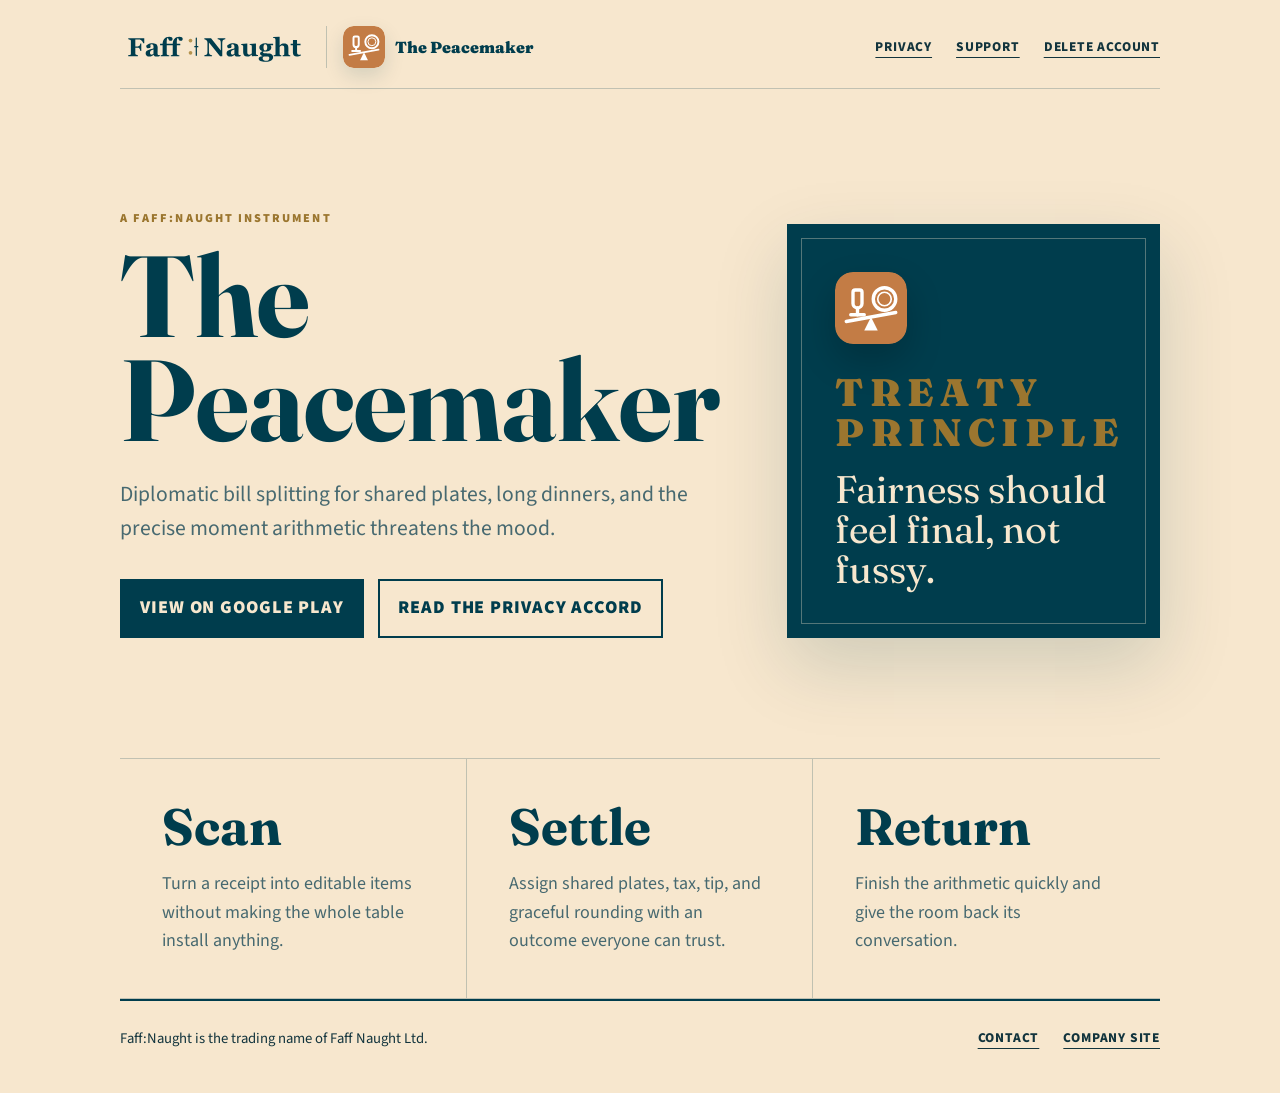
==== the-peacemaker/index.html @ f6c9d0d3 "Add Peacemaker pages" ====
<!doctype html>
<html lang="en">
<head>
  <meta charset="UTF-8">
  <meta name="viewport" content="width=device-width, initial-scale=1.0">
  <meta name="description" content="The Peacemaker brings calm, credible arithmetic to shared restaurant bills.">
  <title>The Peacemaker — Dining diplomacy by Faff:Naught</title>
  <link rel="icon" href="./assets/the-peacemaker-mark.svg" type="image/svg+xml">
  <link rel="preconnect" href="https://fonts.googleapis.com">
  <link rel="preconnect" href="https://fonts.gstatic.com" crossorigin>
  <link href="https://fonts.googleapis.com/css2?family=Fraunces:opsz,wght@9..144,500;9..144,700;9..144,900&family=Source+Sans+3:wght@400;600;700;800;900&display=swap" rel="stylesheet">
  <link rel="stylesheet" href="./styles.css">
</head>
<body>
  <a class="skip-link" href="#main">Skip to content</a>
  <header class="site-header">
    <div class="brand-lockup">
      <a class="studio-brand" href="../index.html" aria-label="Faff:Naught home">
        <img src="../assets/faff-naught-wordmark.svg" alt="Faff:Naught">
      </a>
      <span class="brand-divider" aria-hidden="true"></span>
      <a class="product-brand" href="./index.html" aria-label="The Peacemaker home">
        <img src="./assets/the-peacemaker-mark.svg" alt="">
        <span>The Peacemaker</span>
      </a>
    </div>
    <nav class="site-nav" aria-label="The Peacemaker">
      <a href="./privacy.html">Privacy</a>
      <a href="./support.html">Support</a>
      <a href="./delete-account.html">Delete account</a>
    </nav>
  </header>
  <main id="main">
    <section class="hero" aria-labelledby="hero-title">
      <div class="hero-copy">
        <p class="eyebrow">A Faff:Naught instrument</p>
        <h1 id="hero-title">The Peacemaker</h1>
        <p>Diplomatic bill splitting for shared plates, long dinners, and the precise moment arithmetic threatens the mood.</p>
        <div class="actions">
          <a class="button" href="https://play.google.com/store/apps/details?id=com.faffnaught.thepeacemaker">View on Google Play</a>
          <a class="button secondary" href="./privacy.html">Read the privacy accord</a>
        </div>
      </div>
      <aside class="treaty-note" aria-label="The Peacemaker principle">
        <img class="treaty-mark" src="./assets/the-peacemaker-mark.svg" alt="">
        <p class="document-label">Treaty principle</p>
        <p>Fairness should feel final, not fussy.</p>
      </aside>
    </section>
    <section class="principles" aria-label="Product principles">
      <article><h2>Scan</h2><p>Turn a receipt into editable items without making the whole table install anything.</p></article>
      <article><h2>Settle</h2><p>Assign shared plates, tax, tip, and graceful rounding with an outcome everyone can trust.</p></article>
      <article><h2>Return</h2><p>Finish the arithmetic quickly and give the room back its conversation.</p></article>
    </section>
  </main>
  <footer class="site-footer">
    <p>Faff:Naught is the trading name of Faff Naught Ltd.</p>
    <div class="footer-links"><a href="mailto:thepeacemaker@faffnaught.com">Contact</a><a href="../index.html">Company site</a></div>
  </footer>
</body>
</html>
---- the-peacemaker/styles.css ----
:root {
  color-scheme: light;
  --teal: #003d4d;
  --teal-deep: #002f3b;
  --champagne: #f7e7ce;
  --paper: #fff8ec;
  --ink: #12343d;
  --muted: #476970;
  --gold: #9b762f;
  --rule: rgba(0, 61, 77, 0.22);
  --focus: #9b762f;
}

* { box-sizing: border-box; }

html { scroll-behavior: smooth; }

body {
  margin: 0;
  min-width: 320px;
  background: var(--champagne);
  color: var(--ink);
  font-family: "Source Sans 3", "Segoe UI", sans-serif;
  font-size: 18px;
  line-height: 1.6;
}

a { color: inherit; }
a:focus-visible,
button:focus-visible {
  outline: 3px solid var(--focus);
  outline-offset: 5px;
}

.skip-link {
  position: fixed;
  inset: 14px auto auto 14px;
  z-index: 20;
  transform: translateY(-180%);
  padding: 10px 14px;
  background: var(--teal);
  color: var(--champagne);
  font-weight: 800;
}
.skip-link:focus { transform: translateY(0); }

.site-header,
.site-footer,
main {
  width: min(1040px, calc(100% - 40px));
  margin-inline: auto;
}

.site-header {
  display: flex;
  align-items: center;
  justify-content: space-between;
  gap: 24px;
  padding-block: 24px 18px;
  border-bottom: 1px solid var(--rule);
}

.brand-lockup {
  display: inline-flex;
  align-items: center;
  gap: 16px;
  min-width: 0;
}

.studio-brand,
.product-brand {
  display: inline-flex;
  align-items: center;
  color: var(--teal);
  text-decoration: none;
}

.studio-brand img {
  display: block;
  width: clamp(150px, 18vw, 190px);
  height: auto;
}

.brand-divider {
  width: 1px;
  height: 42px;
  background: var(--rule);
  flex: 0 0 auto;
}

.product-brand {
  gap: 10px;
  font-family: Fraunces, Georgia, serif;
  font-size: 1rem;
  font-weight: 900;
  line-height: 1;
}

.product-brand img {
  display: block;
  width: 42px;
  height: 42px;
  border-radius: 11px;
  box-shadow: 0 8px 20px rgba(0, 61, 77, 0.14);
}

.site-nav,
.legal-nav,
.footer-links {
  display: flex;
  flex-wrap: wrap;
  gap: 16px 24px;
}

.site-nav a,
.legal-nav a,
.footer-links a {
  font-size: 0.84rem;
  font-weight: 800;
  letter-spacing: 0.06em;
  text-underline-offset: 6px;
  text-transform: uppercase;
}

.site-nav a[aria-current="page"] {
  color: var(--gold);
  text-decoration-thickness: 2px;
}

.hero {
  display: grid;
  grid-template-columns: minmax(0, 1.1fr) minmax(260px, 0.7fr);
  gap: clamp(34px, 7vw, 82px);
  align-items: end;
  padding-block: clamp(64px, 10vw, 120px);
}

.eyebrow,
.document-label,
.legal-kicker {
  margin: 0;
  color: var(--gold);
  font-size: 0.76rem;
  font-weight: 900;
  letter-spacing: 0.17em;
  text-transform: uppercase;
}

h1,
h2,
h3 {
  margin: 0;
  color: var(--teal);
  font-family: Fraunces, Georgia, serif;
  line-height: 1;
}

h1 {
  margin-top: 16px;
  font-size: clamp(3.4rem, 9vw, 7.8rem);
  line-height: 0.9;
}

h2 { font-size: clamp(2rem, 4vw, 3.4rem); }
h3 { font-size: clamp(1.35rem, 2vw, 1.75rem); }

.hero-copy > p:not(.eyebrow) {
  max-width: 650px;
  margin: 26px 0 0;
  color: var(--muted);
  font-size: clamp(1.08rem, 1.8vw, 1.35rem);
}

.treaty-note {
  position: relative;
  padding: clamp(28px, 5vw, 48px);
  background: var(--teal);
  color: var(--champagne);
  box-shadow: 0 28px 70px rgba(0, 61, 77, 0.16);
}

.treaty-note::before {
  content: "";
  position: absolute;
  inset: 14px;
  border: 1px solid rgba(247, 231, 206, 0.34);
  pointer-events: none;
}

.treaty-note p {
  position: relative;
  margin: 16px 0 0;
  font-family: Fraunces, Georgia, serif;
  font-size: clamp(1.55rem, 3vw, 2.5rem);
  line-height: 1.05;
}

.treaty-mark {
  position: relative;
  display: block;
  width: 72px;
  height: 72px;
  margin-bottom: 28px;
  border-radius: 18px;
  box-shadow: 0 16px 36px rgba(0, 0, 0, 0.2);
}

.actions {
  display: flex;
  flex-wrap: wrap;
  gap: 14px;
  margin-top: 32px;
}

.button {
  display: inline-flex;
  min-height: 48px;
  align-items: center;
  justify-content: center;
  padding: 13px 18px;
  border: 2px solid var(--teal);
  background: var(--teal);
  color: var(--champagne);
  font-weight: 900;
  letter-spacing: 0.05em;
  text-decoration: none;
  text-transform: uppercase;
}

.button.secondary {
  background: transparent;
  color: var(--teal);
}

.principles {
  display: grid;
  grid-template-columns: repeat(3, 1fr);
  border-block: 1px solid var(--rule);
}

.principles article {
  padding: clamp(26px, 4vw, 42px);
  border-inline-end: 1px solid var(--rule);
}
.principles article:last-child { border-inline-end: 0; }
.principles p { margin-bottom: 0; color: var(--muted); }

.legal-shell { padding-block: clamp(48px, 8vw, 92px); }
.legal-header { max-width: 800px; }
.legal-header h1 { font-size: clamp(3rem, 7vw, 6.2rem); }
.legal-intro { color: var(--muted); font-size: 1.18rem; }
.legal-meta { color: var(--muted); font-size: 0.92rem; }

.legal-nav {
  margin-block: 34px 48px;
  padding-block: 18px;
  border-block: 1px solid var(--rule);
}

.legal-document {
  max-width: 820px;
  padding: clamp(28px, 5vw, 56px);
  background: var(--paper);
  border: 1px solid var(--rule);
  box-shadow: 0 24px 60px rgba(0, 61, 77, 0.1);
}

.legal-document section + section {
  margin-top: 36px;
  padding-top: 32px;
  border-top: 1px solid var(--rule);
}

.legal-document h2 { font-size: clamp(1.55rem, 3vw, 2.2rem); }
.legal-document p,
.legal-document li { color: var(--muted); }
.legal-document a { color: var(--teal); font-weight: 750; }
.legal-document a.button { color: var(--champagne); }
.legal-document ul,
.legal-document ol { padding-inline-start: 1.3em; }
.request-panel {
  margin-top: 28px;
  padding: 24px;
  border-block: 2px solid var(--teal);
}

.site-footer {
  display: flex;
  justify-content: space-between;
  gap: 22px;
  padding-block: 26px 42px;
  border-top: 2px solid var(--teal);
  font-size: 0.92rem;
}
.site-footer p { margin: 0; }

@media (max-width: 760px) {
  .site-header,
  .site-footer { align-items: flex-start; flex-direction: column; }
  .hero { grid-template-columns: 1fr; }
  .principles { grid-template-columns: 1fr; }
  .principles article { border-inline-end: 0; border-bottom: 1px solid var(--rule); }
  .principles article:last-child { border-bottom: 0; }
}

@media (max-width: 480px) {
  .site-header,
  .site-footer,
  main { width: min(100% - 28px, 1040px); }
  .brand-lockup { gap: 10px; }
  .studio-brand img { width: 126px; }
  .brand-divider { height: 34px; }
  .product-brand { gap: 7px; font-size: 0.84rem; }
  .product-brand img { width: 34px; height: 34px; border-radius: 9px; }
  .site-nav { gap: 10px 14px; }
  .button { width: 100%; }
  .legal-document { padding-inline: 20px; }
}

@media (prefers-reduced-motion: reduce) {
  html { scroll-behavior: auto; }
}
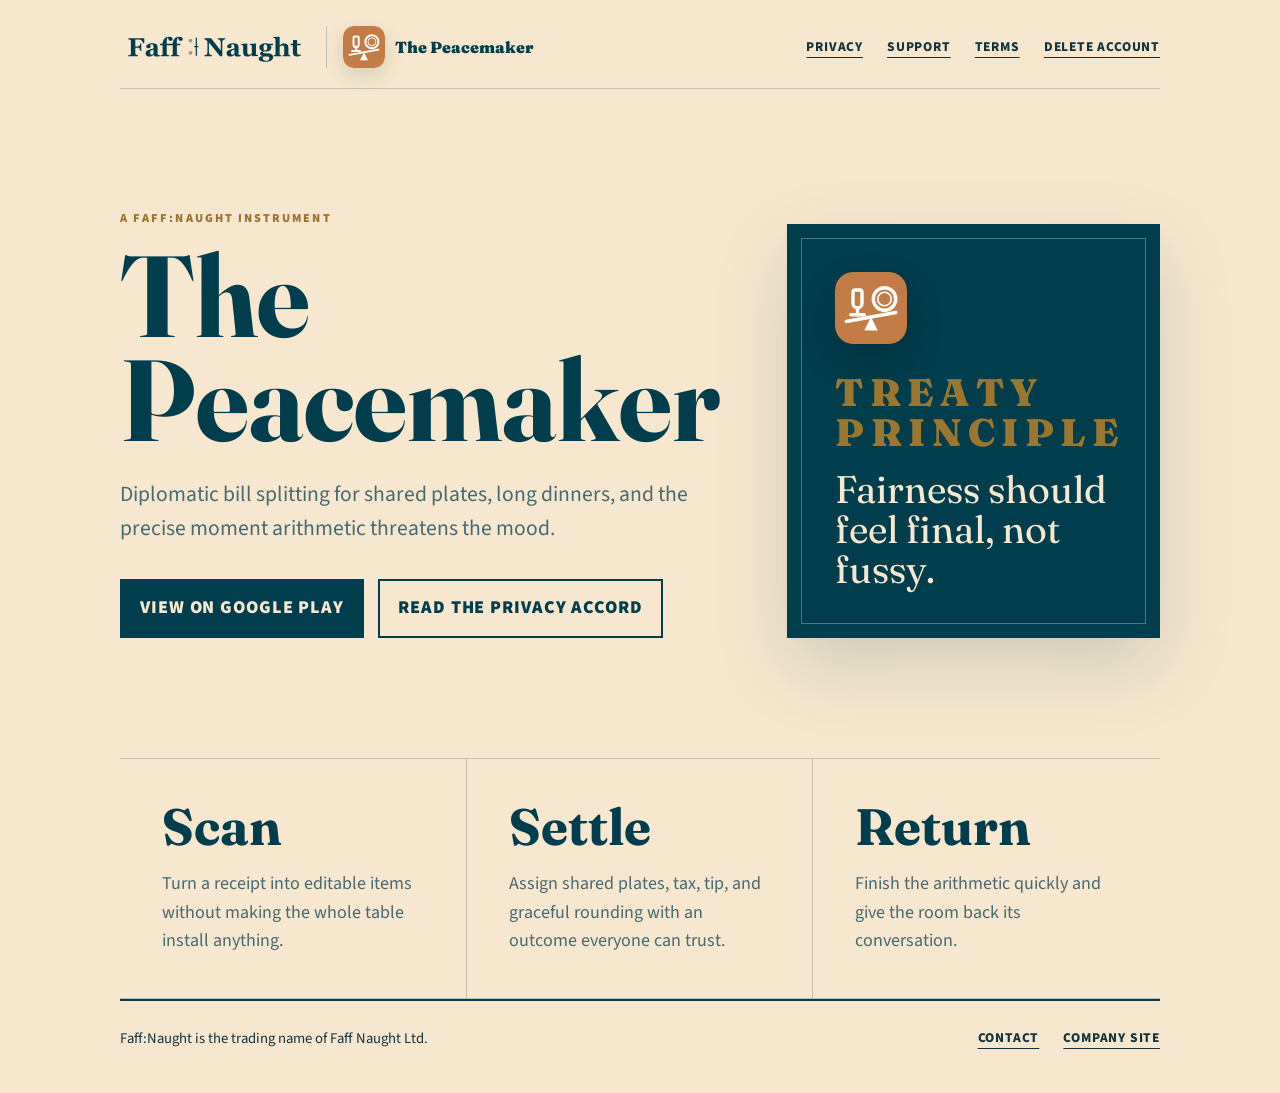
==== commit c03e8065: "Publish The Peacemaker Terms of Service" ====
--- a/the-peacemaker/index.html
+++ b/the-peacemaker/index.html
@@ -3,23 +3,53 @@
 <head>
   <meta charset="UTF-8">
   <meta name="viewport" content="width=device-width, initial-scale=1.0">
-  <meta name="description" content="The Peacemaker brings calm, credible arithmetic to shared restaurant bills.">
-  <title>The Peacemaker — Dining diplomacy by Faff:Naught</title>
+  <meta name="description" content="The Peacemaker makes restaurant bill splitting calmer with shared plates, receipt scanning, editable items, and fair tax and tip allocation.">
+  <meta property="og:title" content="The Peacemaker – Restaurant Bill Splitting App | Faff:Naught">
+  <meta property="og:description" content="Split restaurant bills for shared plates with receipt scanning, editable items, and fair tax and tip allocation.">
+  <meta property="og:type" content="website">
+  <meta property="og:url" content="https://faffnaught.com/the-peacemaker/">
+  <meta property="og:site_name" content="Faff:Naught">
+  <meta name="twitter:card" content="summary">
+  <meta name="twitter:title" content="The Peacemaker – Restaurant Bill Splitting App | Faff:Naught">
+  <meta name="twitter:description" content="Split restaurant bills for shared plates with receipt scanning, editable items, and fair tax and tip allocation.">
+  <title>The Peacemaker – Restaurant Bill Splitting App | Faff:Naught</title>
+  <link rel="canonical" href="https://faffnaught.com/the-peacemaker/">
+  <link rel="describedby" href="/llms.txt">
   <link rel="icon" href="./assets/the-peacemaker-mark.svg" type="image/svg+xml">
   <link rel="preconnect" href="https://fonts.googleapis.com">
   <link rel="preconnect" href="https://fonts.gstatic.com" crossorigin>
-  <link href="https://fonts.googleapis.com/css2?family=Fraunces:opsz,wght@9..144,500;9..144,700;9..144,900&family=Source+Sans+3:wght@400;600;700;800;900&display=swap" rel="stylesheet">
+  <link href="https://fonts.googleapis.com/css2?family=Fraunces:opsz,wght@9..144,500;9..144,700;9..144,900&amp;family=Source+Sans+3:wght@400;600;700;800;900&amp;display=swap" rel="stylesheet">
   <link rel="stylesheet" href="./styles.css">
+  <script type="application/ld+json">
+    {
+      "@context": "https://schema.org",
+      "@type": "SoftwareApplication",
+      "name": "The Peacemaker",
+      "operatingSystem": "Android",
+      "url": "https://faffnaught.com/the-peacemaker/",
+      "installUrl": "https://play.google.com/store/apps/details?id=com.faffnaught.thepeacemaker",
+      "offers": {
+        "@type": "Offer",
+        "price": "0"
+      },
+      "publisher": {
+        "@type": "Organization",
+        "name": "Faff:Naught",
+        "legalName": "Faff Naught Ltd.",
+        "url": "https://faffnaught.com/"
+      }
+    }
+  </script>
 </head>
 <body>
   <a class="skip-link" href="#main">Skip to content</a>
   <header class="site-header">
     <div class="brand-lockup">
-      <a class="studio-brand" href="../index.html" aria-label="Faff:Naught home">
+      <a class="studio-brand" href="/" aria-label="Faff:Naught home">
         <img src="../assets/faff-naught-wordmark.svg" alt="Faff:Naught">
       </a>
       <span class="brand-divider" aria-hidden="true"></span>
-      <a class="product-brand" href="./index.html" aria-label="The Peacemaker home">
+      <a class="product-brand" href="/the-peacemaker/" aria-label="The Peacemaker home">
         <img src="./assets/the-peacemaker-mark.svg" alt="">
         <span>The Peacemaker</span>
       </a>
@@ -27,6 +57,7 @@
     <nav class="site-nav" aria-label="The Peacemaker">
       <a href="./privacy.html">Privacy</a>
       <a href="./support.html">Support</a>
+      <a href="./terms.html">Terms</a>
       <a href="./delete-account.html">Delete account</a>
     </nav>
   </header>
@@ -55,7 +86,7 @@
   </main>
   <footer class="site-footer">
     <p>Faff:Naught is the trading name of Faff Naught Ltd.</p>
-    <div class="footer-links"><a href="mailto:thepeacemaker@faffnaught.com">Contact</a><a href="../index.html">Company site</a></div>
+    <div class="footer-links"><a href="mailto:thepeacemaker@faffnaught.com">Contact</a><a href="/">Company site</a></div>
   </footer>
 </body>
 </html>
